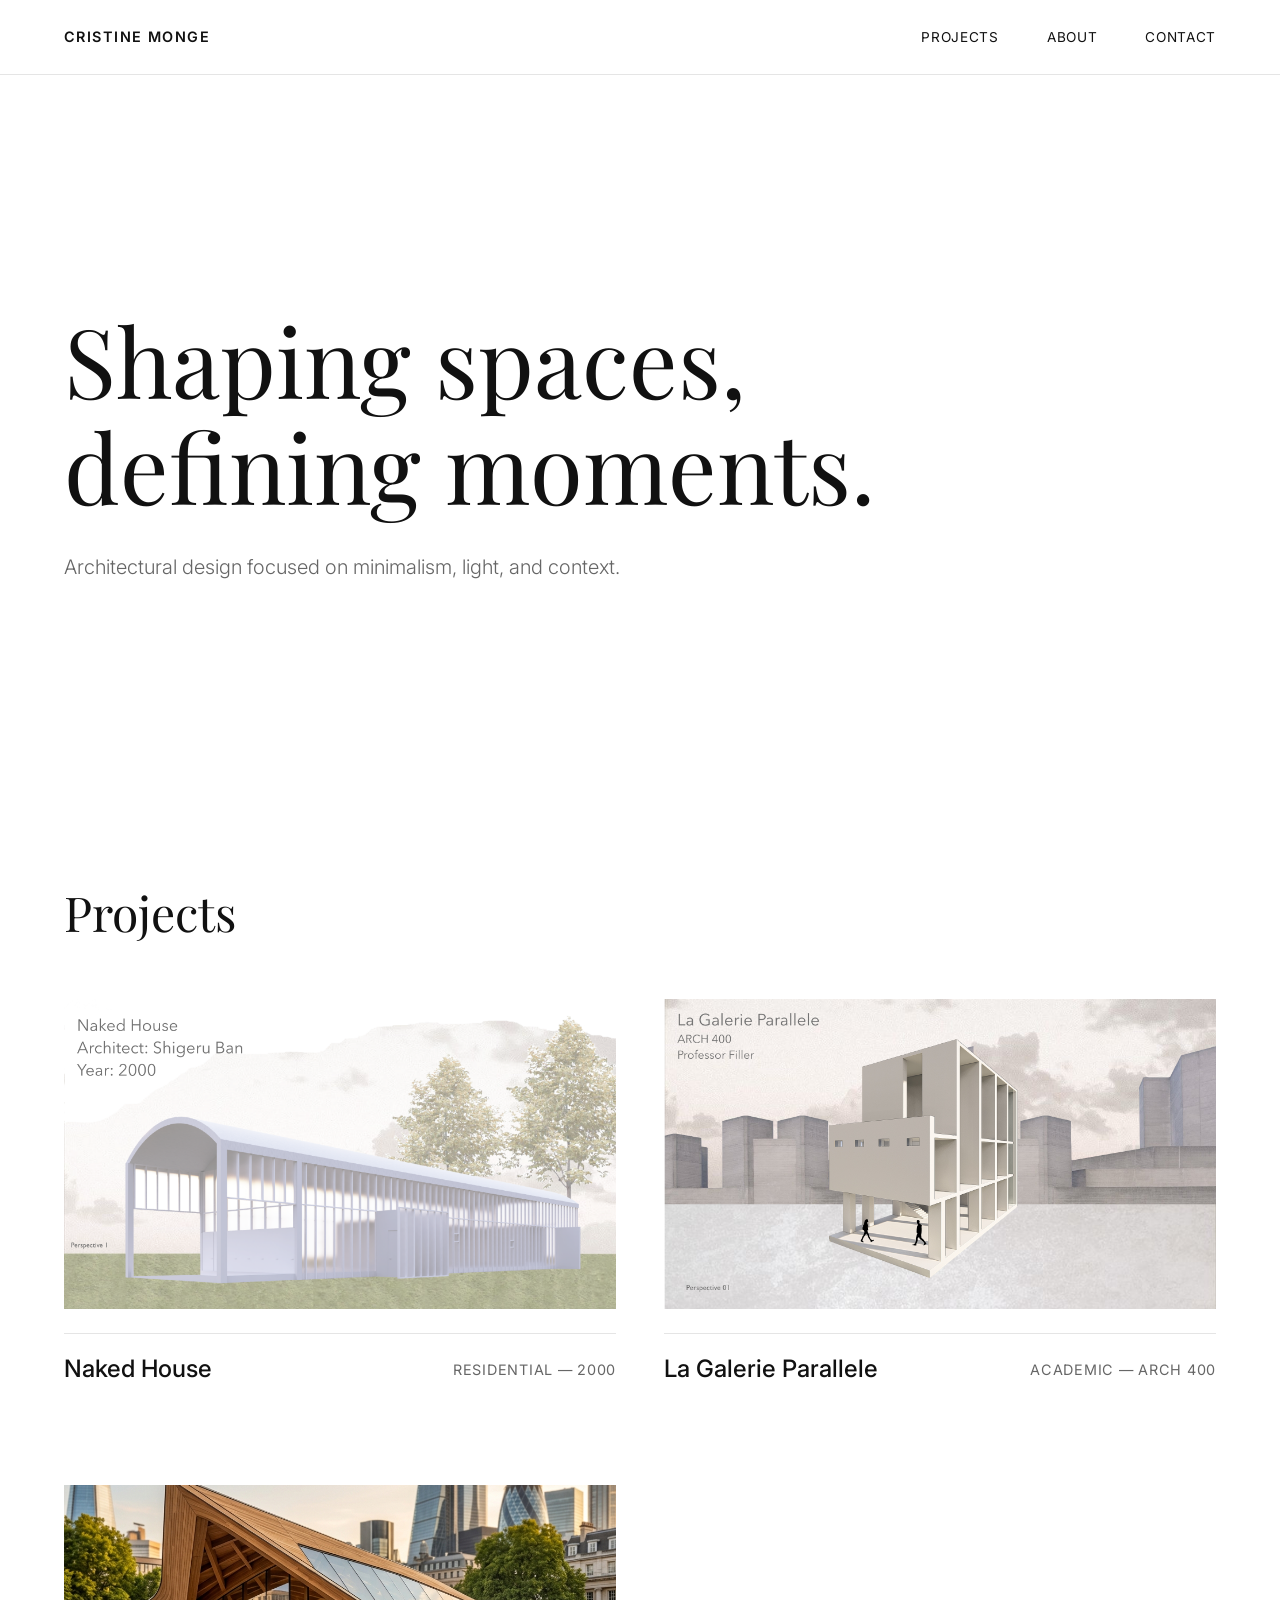
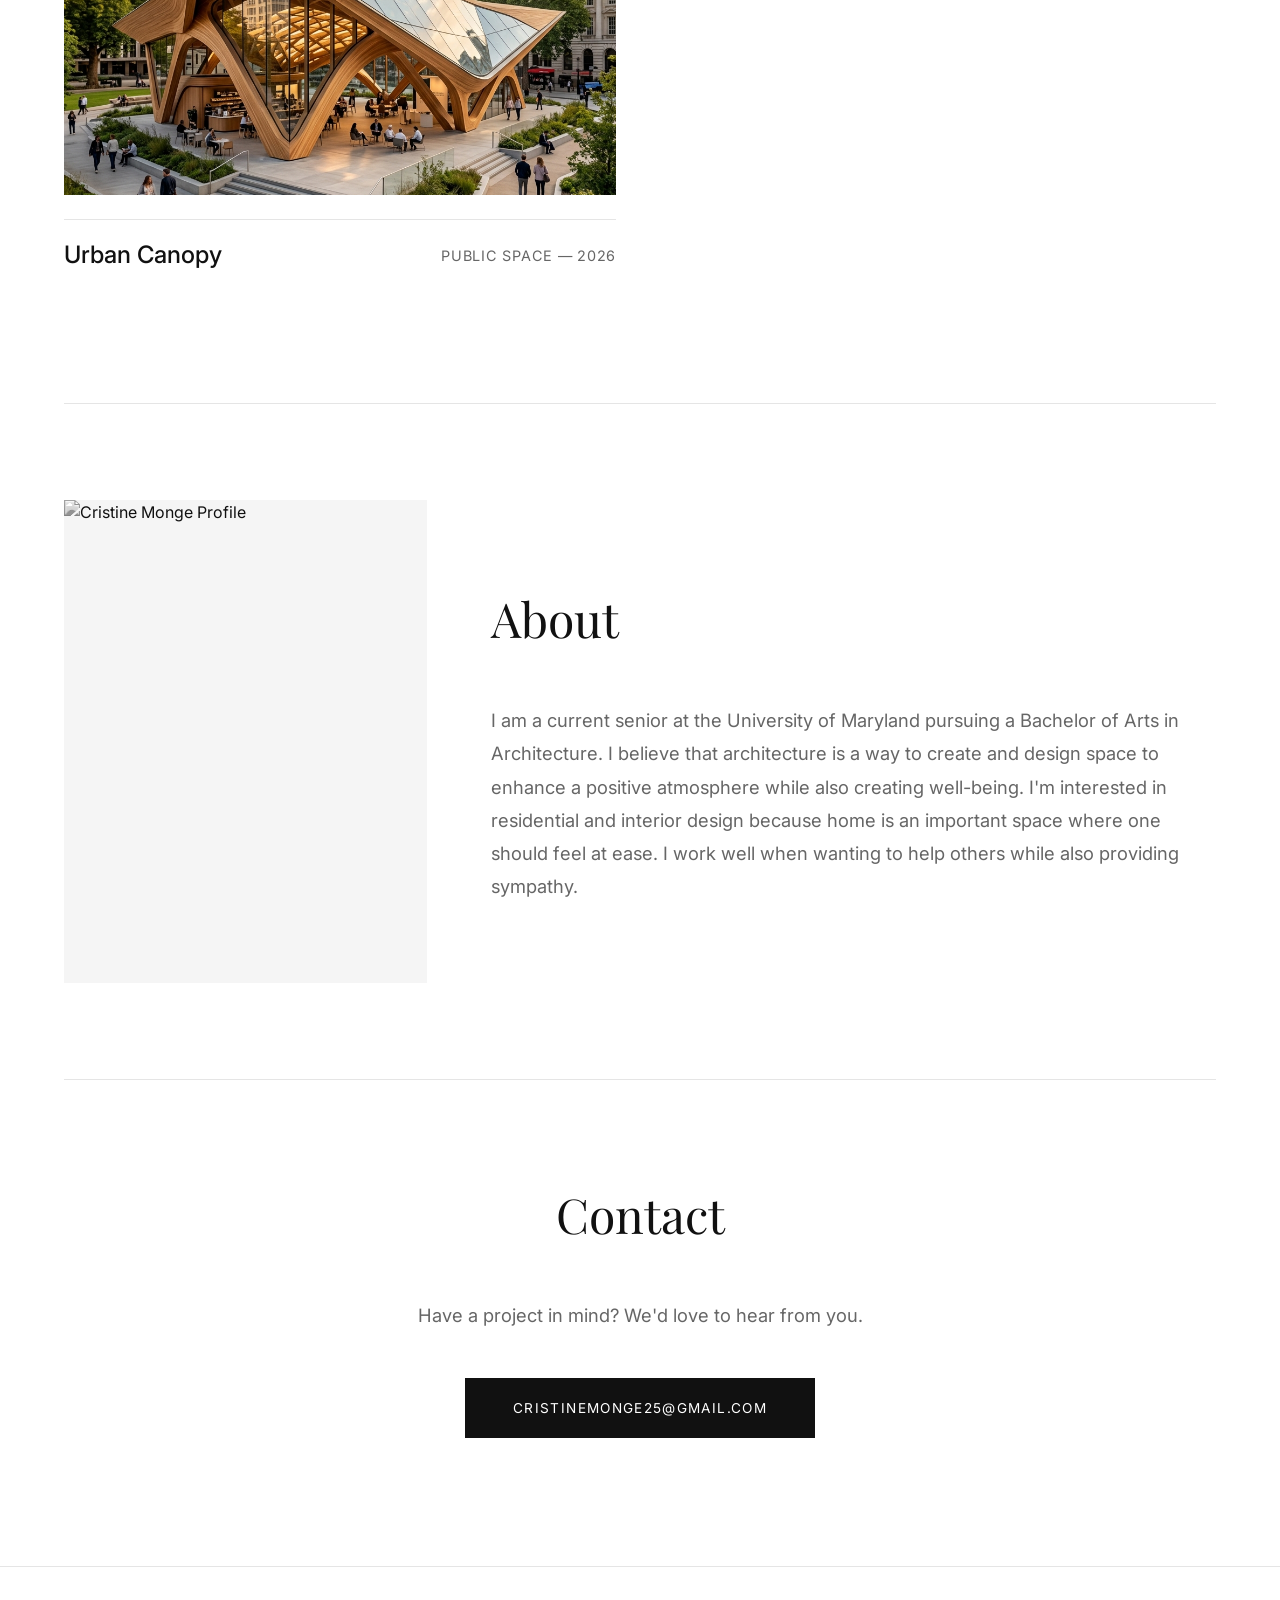
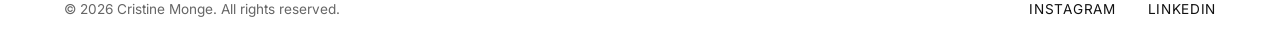
==== Cristine's Website in Progress.html @ 7b3798b5 "Add files via upload" ====
<!DOCTYPE html>
<html lang="en">

<head>
    <meta charset="UTF-8">
    <meta name="viewport" content="width=device-width, initial-scale=1.0">
    <title>Cristine Monge | Architecture</title>
    <!-- Modern Minimalist Fonts -->
    <link rel="preconnect" href="https://fonts.googleapis.com">
    <link rel="preconnect" href="https://fonts.gstatic.com" crossorigin>
    <link
        href="https://fonts.googleapis.com/css2?family=Inter:wght@300;400;500;600&family=Playfair+Display:ital,wght@0,400;0,600;1,400&display=swap"
        rel="stylesheet">
    <link rel="stylesheet" href="style.css">
</head>

<body>
    <header class="navbar">
        <nav>
            <div class="logo">CRISTINE MONGE</div>
            <ul class="nav-links">
                <li><a href="#projects">Projects</a></li>
                <li><a href="#about">About</a></li>
                <li><a href="#contact">Contact</a></li>
            </ul>
        </nav>
    </header>

    <main>
        <section id="hero" class="fade-in">
            <h1 class="hero-title">Shaping spaces,<br>defining moments.</h1>
            <p class="hero-subtitle">Architectural design focused on minimalism, light, and context.</p>
        </section>

        <section id="projects" class="fade-in delay-1">
            <h2 class="section-heading">Projects</h2>
            <div class="project-list">
                <!-- Project 1 -->
                <a href="naked-house.html" class="project-item">
                    <div class="project-image">
                        <img src="images/naked1.png" alt="Naked House Architecture">
                    </div>
                    <div class="project-meta">
                        <h2>Naked House</h2>
                        <span class="project-details">Residential — 2000</span>
                    </div>
                </a>

                <!-- Project 2 -->
                <a href="galerie.html" class="project-item">
                    <div class="project-image">
                        <img src="images/galerie1.png" alt="La Galerie Parallele">
                    </div>
                    <div class="project-meta">
                        <h2>La Galerie Parallele</h2>
                        <span class="project-details">Academic — ARCH 400</span>
                    </div>
                </a>

                <!-- Project 3 -->
                <a href="pavilion.html" class="project-item">
                    <div class="project-image">
                        <img src="images/pavilion.png" alt="Urban Pavilion">
                    </div>
                    <div class="project-meta">
                        <h2>Urban Canopy</h2>
                        <span class="project-details">Public Space — 2026</span>
                    </div>
                </a>
            </div>
        </section>

        <section id="about" class="fade-in delay-2">
            <div class="about-grid">
                <div class="about-image">
                    <img src="images/profile.png" alt="Cristine Monge Profile">
                </div>
                <div class="about-text">
                    <h2 class="section-heading">About</h2>
                    <p>I am a current senior at the University of Maryland pursuing a Bachelor of Arts in Architecture. I believe that architecture is a way to create and design space to enhance a positive atmosphere while also creating well-being. I'm interested in residential and interior design because home is an important space where one should feel at ease. I work well when wanting to help others while also providing sympathy.</p>
                </div>
            </div>
        </section>

        <section id="contact" class="fade-in delay-2">
            <div class="contact-block">
                <h2 class="section-heading">Contact</h2>
                <p>Have a project in mind? We'd love to hear from you.</p>
                <a href="mailto:cristinemonge25@gmail.com" class="button">cristinemonge25@gmail.com</a>
            </div>
        </section>
    </main>

    <footer>
        <div class="footer-content">
            <p>&copy; 2026 Cristine Monge. All rights reserved.</p>
            <div class="social-links">
                <a href="#" class="footer-link">Instagram</a>
                <a href="#" class="footer-link">LinkedIn</a>
            </div>
        </div>
    </footer>
</body>

</html>
---- style.css ----
:root {
    --bg-color: #ffffff;
    --text-main: #111111;
    --text-muted: #666666;
    --border-color: #e5e5e5;
}

* {
    margin: 0;
    padding: 0;
    box-sizing: border-box;
}

html {
    scroll-behavior: smooth;
    background-color: var(--bg-color);
}

body {
    background-color: var(--bg-color);
    color: var(--text-main);
    font-family: 'Inter', sans-serif;
    line-height: 1.6;
    -webkit-font-smoothing: antialiased;
    -moz-osx-font-smoothing: grayscale;
}

h1, h2, h3, .logo {
    font-weight: 400;
}

.section-heading {
    font-family: 'Playfair Display', serif;
    font-size: 3rem;
    margin-bottom: 3rem;
}

/* ---------- Navigation ---------- */
.navbar {
    position: fixed;
    top: 0;
    width: 100%;
    background: rgba(255, 255, 255, 0.95);
    backdrop-filter: blur(10px);
    z-index: 1000;
    border-bottom: 1px solid var(--border-color);
}

nav {
    display: flex;
    justify-content: space-between;
    align-items: center;
    padding: 1.5rem 4rem;
    max-width: 1600px;
    margin: 0 auto;
}

.logo {
    font-size: 0.9rem;
    font-weight: 600;
    letter-spacing: 0.1em;
}

.nav-links {
    list-style: none;
    display: flex;
    gap: 3rem;
}

.nav-links a {
    text-decoration: none;
    color: var(--text-main);
    font-size: 0.85rem;
    text-transform: uppercase;
    letter-spacing: 0.05em;
    transition: opacity 0.3s ease;
}

.nav-links a:hover {
    opacity: 0.5;
}

/* ---------- Layout ---------- */
main {
    max-width: 1400px;
    margin: 0 auto;
    padding: 0 4rem;
}

/* Hero Section */
#hero {
    height: 90vh;
    display: flex;
    flex-direction: column;
    justify-content: center;
    padding-top: 5rem;
}

.hero-title {
    font-family: 'Playfair Display', serif;
    font-size: 6rem;
    line-height: 1.1;
    margin-bottom: 2rem;
    color: var(--text-main);
}

.hero-subtitle {
    font-size: 1.25rem;
    color: var(--text-muted);
    font-weight: 300;
    max-width: 600px;
}

/* Projects Section */
#projects {
    padding: 4rem 0 8rem;
}

.project-list {
    display: grid;
    grid-template-columns: repeat(2, 1fr);
    gap: 6rem 3rem;
}

.project-item {
    display: flex;
    flex-direction: column;
    gap: 1.5rem;
    text-decoration: none;
    color: inherit;
    cursor: pointer;
}

.project-image {
    width: 100%;
    aspect-ratio: 16 / 9;
    overflow: hidden;
    background-color: #f5f5f5;
}

.project-image img {
    width: 100%;
    height: 100%;
    object-fit: cover;
    transition: transform 0.8s cubic-bezier(0.16, 1, 0.3, 1);
}

.project-item:hover .project-image img {
    transform: scale(1.03);
}

.project-meta {
    display: flex;
    justify-content: space-between;
    align-items: center;
    padding-top: 1rem;
    border-top: 1px solid var(--border-color);
}

.project-meta h2 {
    font-size: 1.5rem;
    font-weight: 500;
    transition: opacity 0.3s ease;
}

.project-item:hover .project-meta h2 {
    opacity: 0.6;
}

.project-details {
    font-size: 0.9rem;
    color: var(--text-muted);
    text-transform: uppercase;
    letter-spacing: 0.05em;
}

/* About Section */
#about {
    padding: 6rem 0;
    border-top: 1px solid var(--border-color);
}

.about-grid {
    display: grid;
    grid-template-columns: 1fr 2fr;
    gap: 4rem;
    align-items: center;
}

.about-image {
    width: 100%;
    aspect-ratio: 3/4;
    overflow: hidden;
    background-color: #f5f5f5;
}

.about-image img {
    width: 100%;
    height: 100%;
    object-fit: cover;
    filter: grayscale(100%);
    transition: filter 0.5s ease, transform 0.8s ease;
}

.about-image:hover img {
    filter: grayscale(0%);
    transform: scale(1.02);
}

.about-text p {
    font-size: 1.15rem;
    line-height: 1.8;
    color: var(--text-muted);
    max-width: 700px;
}

/* Contact Section */
#contact {
    padding: 6rem 0 8rem;
    border-top: 1px solid var(--border-color);
    text-align: center;
}

#contact p {
    color: var(--text-muted);
    font-size: 1.15rem;
}

.button {
    display: inline-block;
    margin-top: 3rem;
    padding: 1.2rem 3rem;
    background-color: var(--text-main);
    color: var(--bg-color);
    text-decoration: none;
    text-transform: uppercase;
    letter-spacing: 0.1em;
    font-size: 0.85rem;
    transition: opacity 0.3s;
}

.button:hover {
    opacity: 0.8;
}

/* Project Individual Page */
.project-page {
    padding-top: 12rem;
    padding-bottom: 8rem;
}

.back-link {
    display: inline-block;
    text-decoration: none;
    color: var(--text-muted);
    font-size: 0.85rem;
    margin-bottom: 3rem;
    text-transform: uppercase;
    letter-spacing: 0.1em;
    transition: color 0.3s;
}

.back-link:hover {
    color: var(--text-main);
}

.project-title-large {
    font-family: 'Playfair Display', serif;
    font-size: 5rem;
    line-height: 1.1;
    margin-bottom: 3rem;
}

.project-info-grid {
    display: flex;
    gap: 4rem;
    margin-bottom: 4rem;
    border-top: 1px solid var(--border-color);
    border-bottom: 1px solid var(--border-color);
    padding: 1.5rem 0;
    color: var(--text-muted);
    font-size: 0.9rem;
    text-transform: uppercase;
    letter-spacing: 0.05em;
}

.project-info-grid strong {
    color: var(--text-main);
    display: block;
    margin-bottom: 0.5rem;
}

.project-hero-image {
    width: 100%;
    margin-bottom: 4rem;
}

.project-hero-image img {
    width: 100%;
    height: auto;
    display: block;
}

.project-description {
    max-width: 800px;
    margin: 0 auto;
    font-size: 1.15rem;
    line-height: 1.8;
    color: var(--text-muted);
}

.project-description p {
    margin-bottom: 1.5rem;
}

/* Footer */
footer {
    border-top: 1px solid var(--border-color);
    padding: 2rem 4rem;
    max-width: 1600px;
    margin: 0 auto;
}

.footer-content {
    display: flex;
    justify-content: space-between;
    align-items: center;
    font-size: 0.85rem;
    color: var(--text-muted);
}

.social-links {
    display: flex;
    gap: 2rem;
}

.footer-link {
    color: var(--text-main);
    text-decoration: none;
    text-transform: uppercase;
    letter-spacing: 0.05em;
}

/* Animations */
.fade-in {
    animation: fadeIn 1.2s cubic-bezier(0.16, 1, 0.3, 1) forwards;
    opacity: 0;
    transform: translateY(20px);
}

.delay-1 { animation-delay: 0.3s; }
.delay-2 { animation-delay: 0.6s; }

@keyframes fadeIn {
    to {
        opacity: 1;
        transform: translateY(0);
    }
}

/* Responsive */
@media (max-width: 768px) {
    .project-list {
        grid-template-columns: 1fr;
        gap: 4rem;
    }

    .about-grid {
        grid-template-columns: 1fr;
        gap: 2rem;
    }

    .section-heading {
        font-size: 2.5rem;
    }
    .hero-title {
        font-size: 3.5rem;
    }
    .project-title-large {
        font-size: 3.5rem;
    }
    
    nav {
        padding: 1.5rem 2rem;
    }
    
    main {
        padding: 0 2rem;
    }
    
    .nav-links {
        display: none;
    }
    
    .project-meta {
        flex-direction: column;
        align-items: flex-start;
        gap: 0.5rem;
    }
    
    .project-image {
        aspect-ratio: 4/3;
    }

    .project-info-grid {
        flex-direction: column;
        gap: 1.5rem;
    }
}
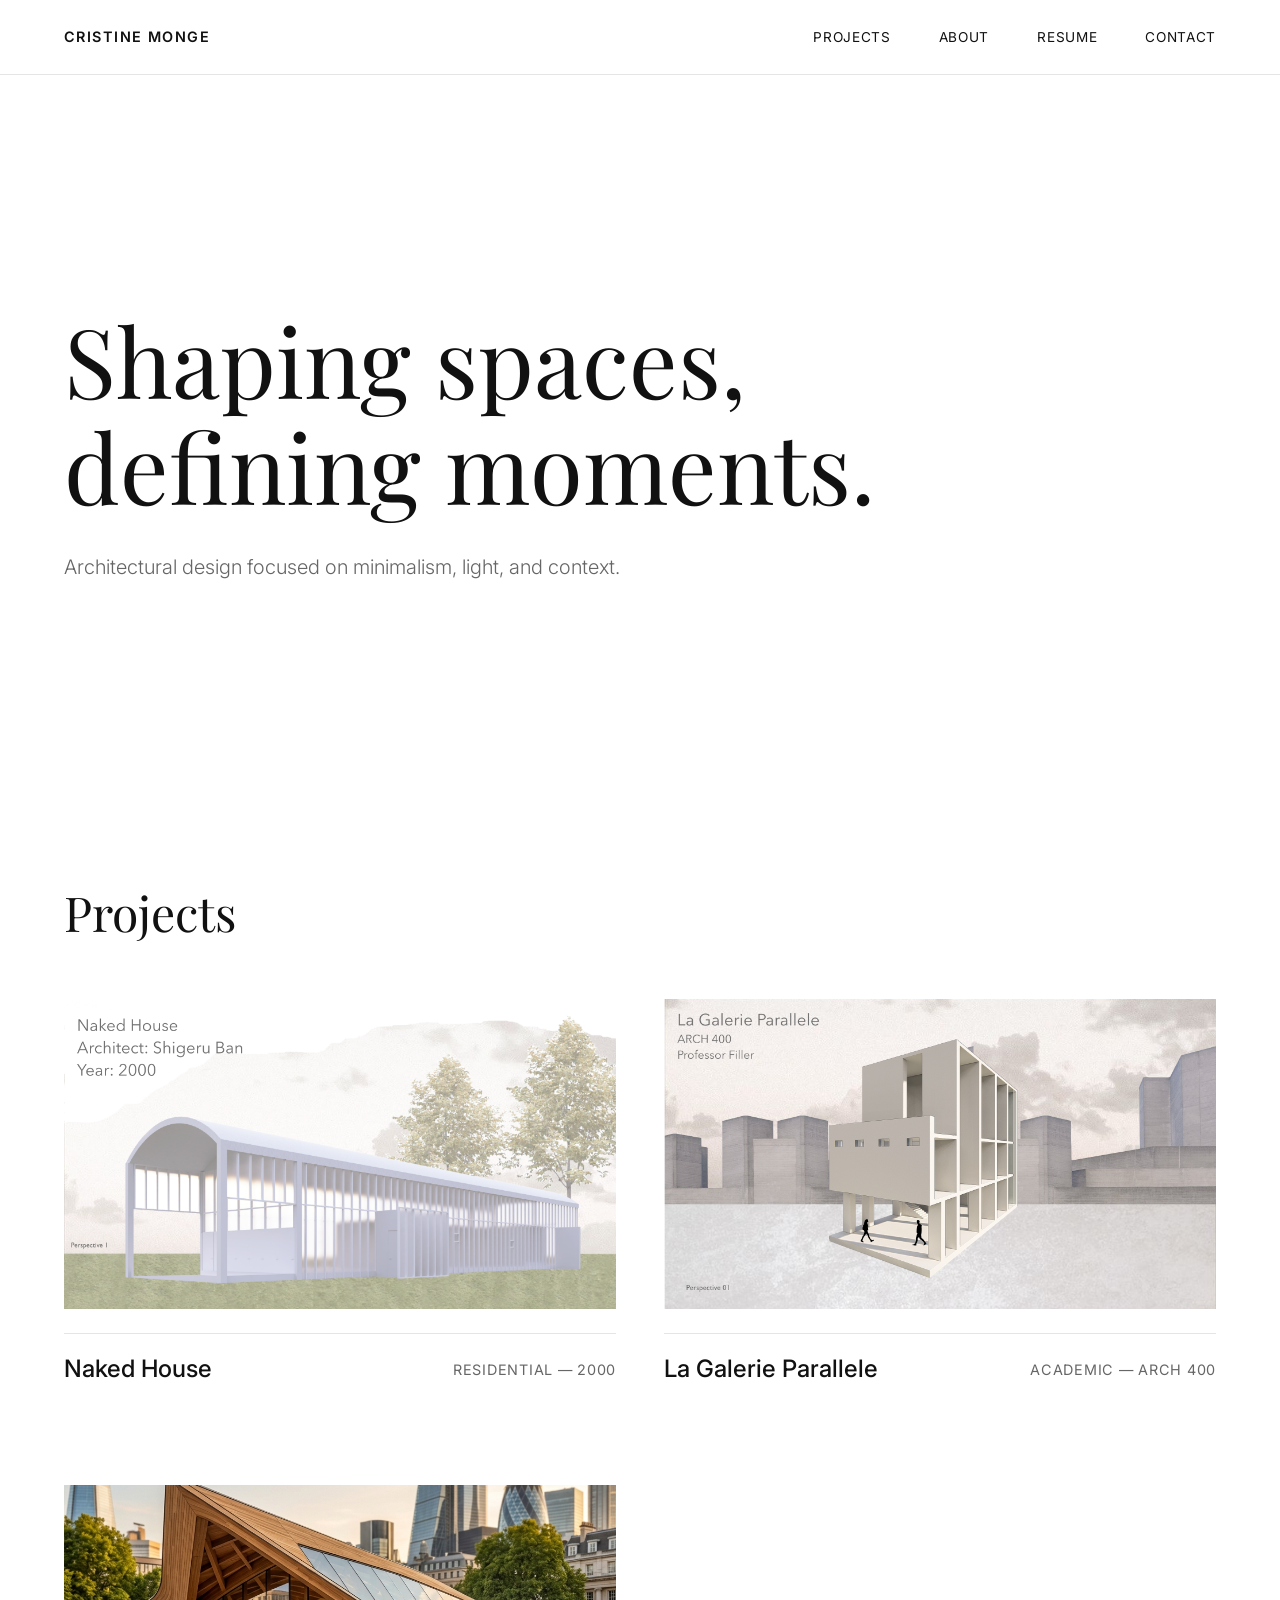
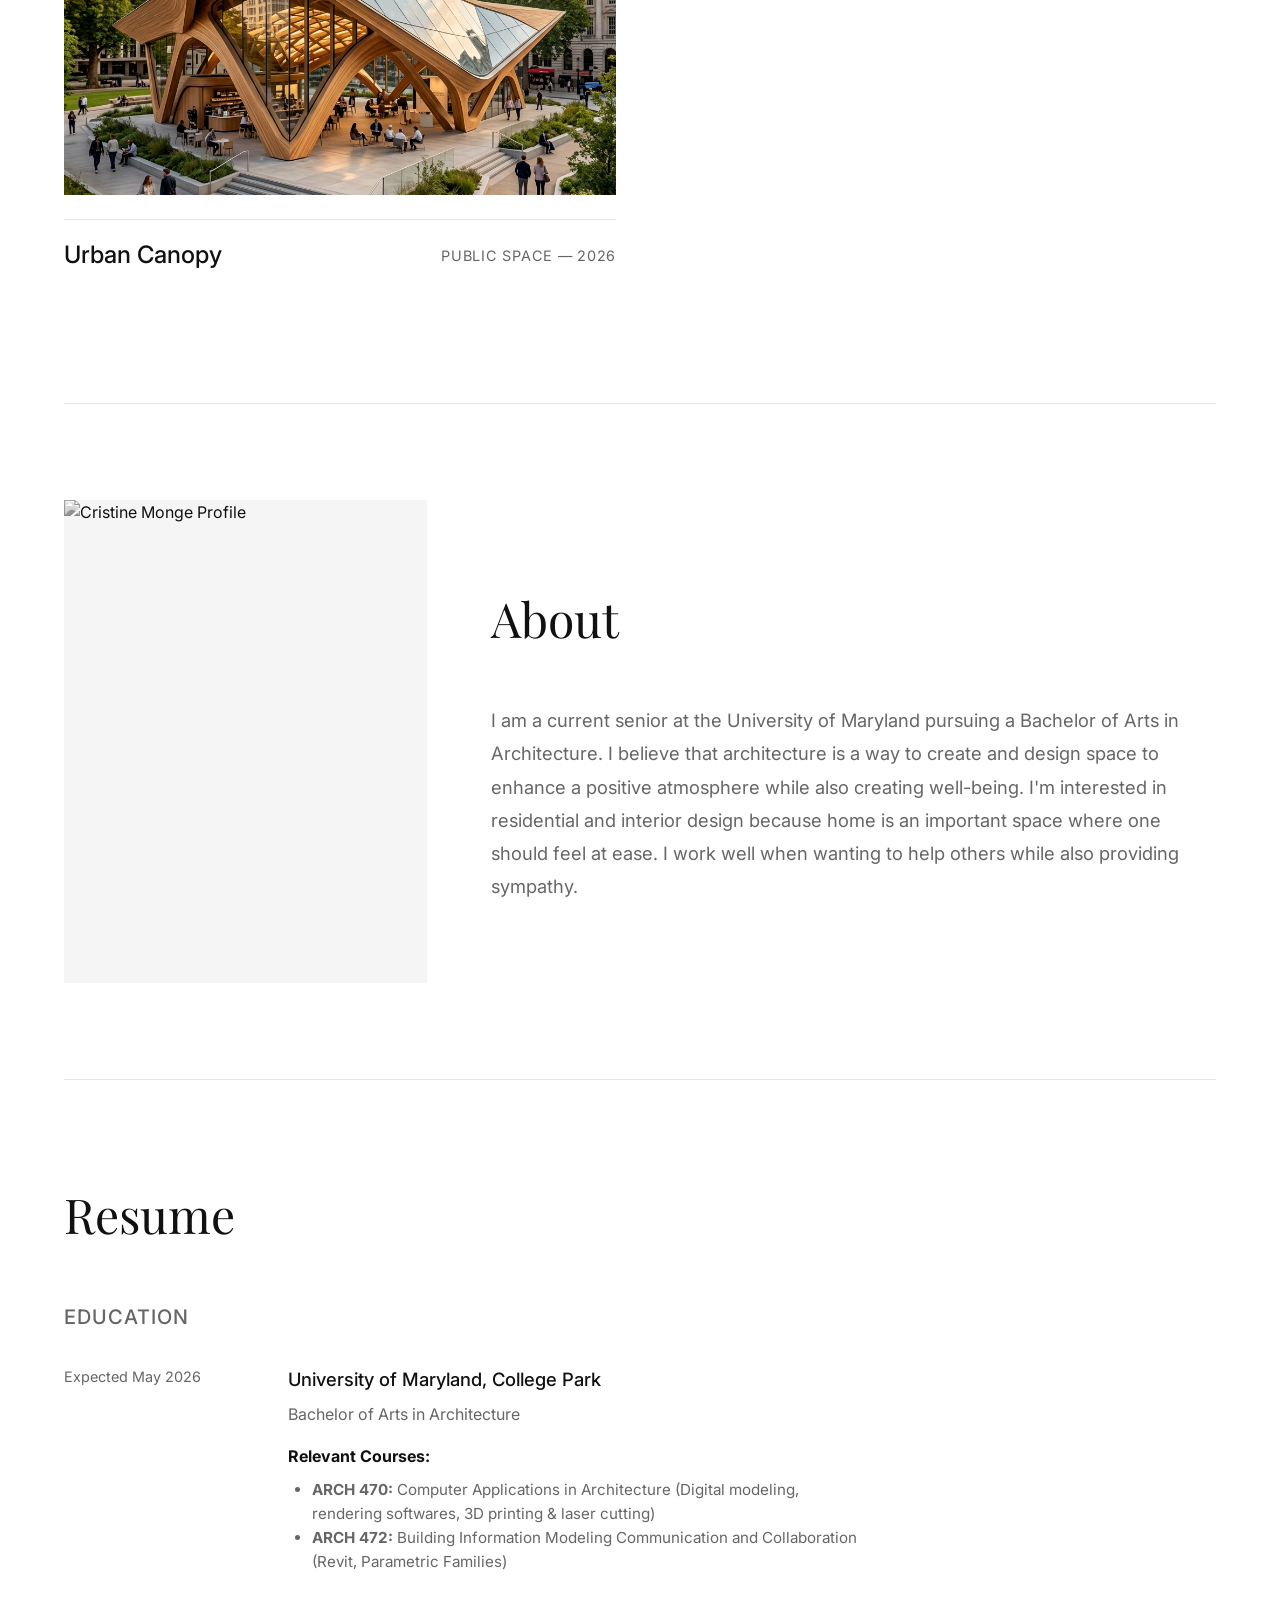
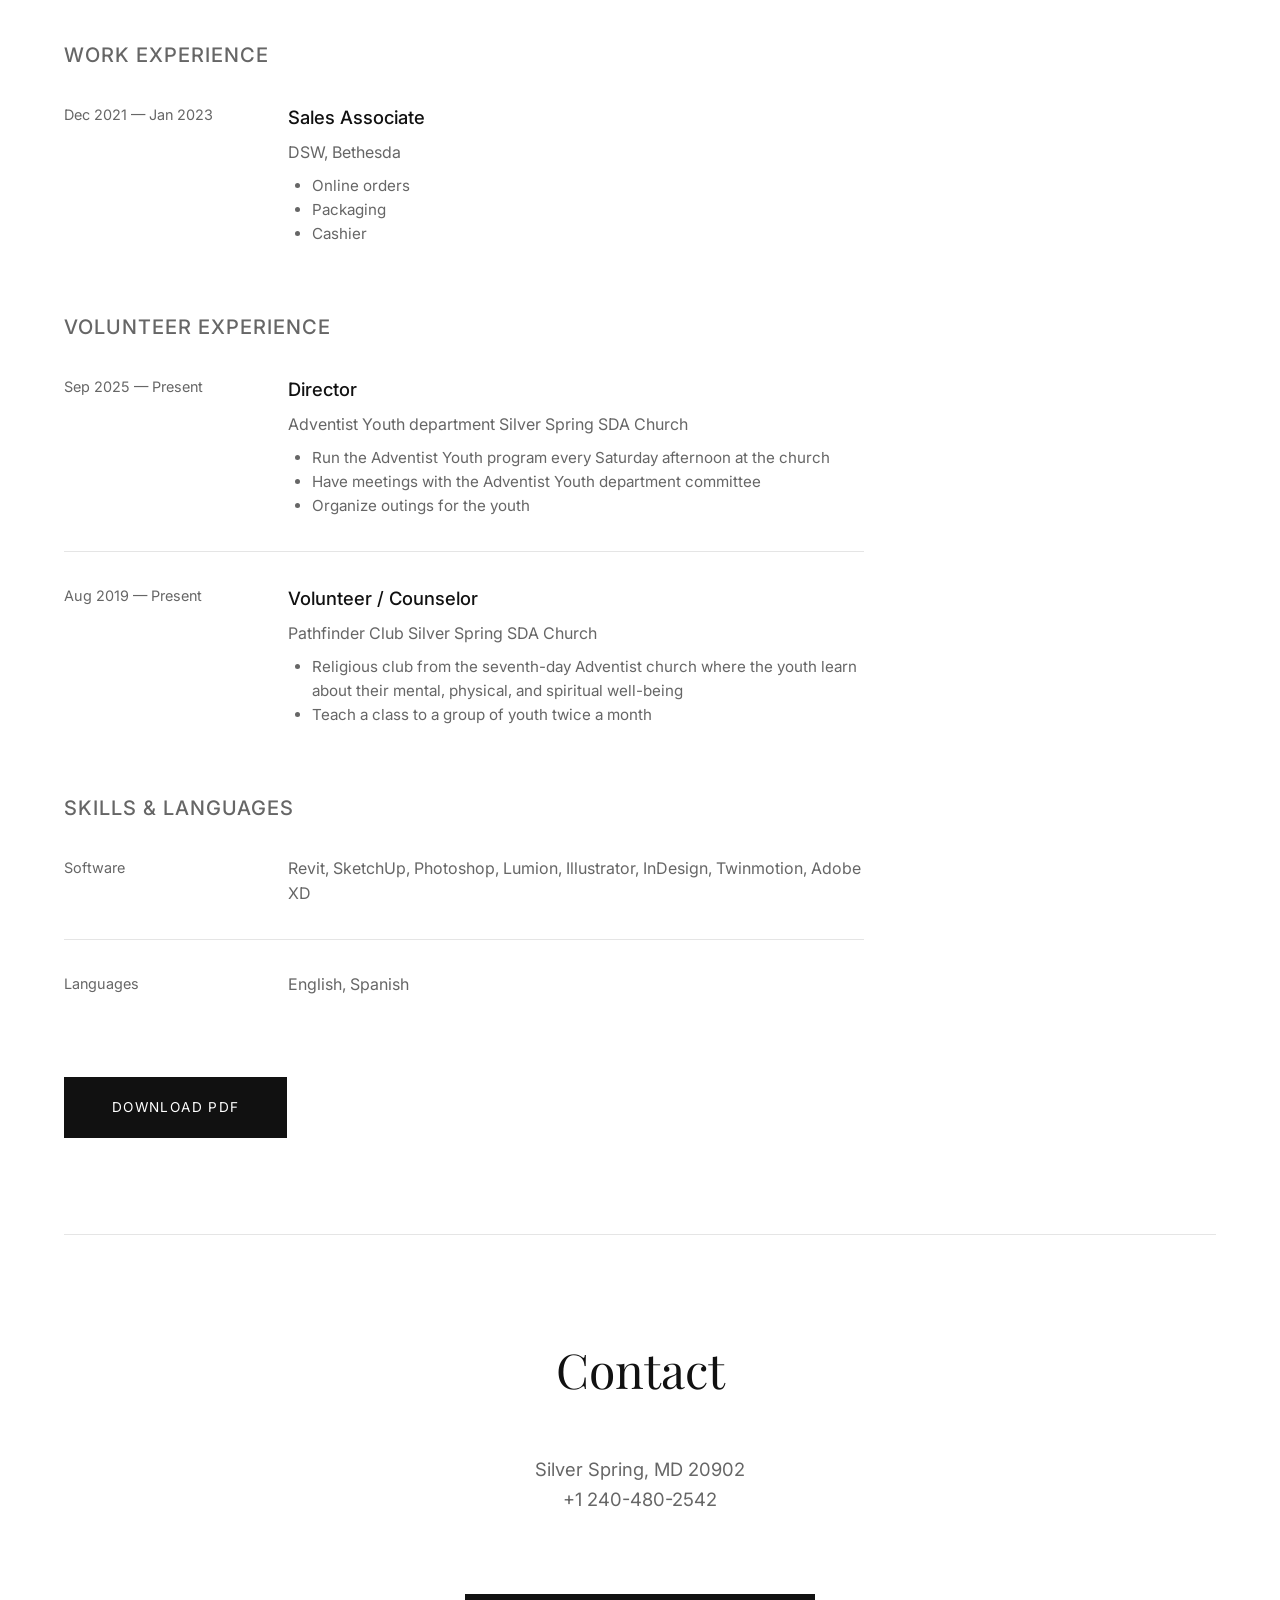
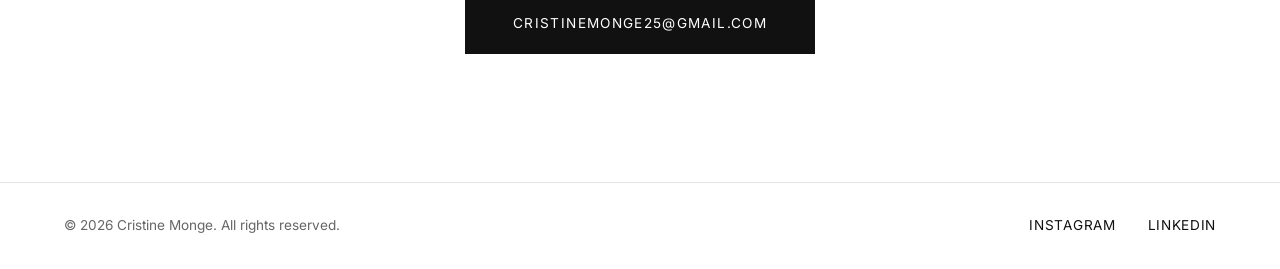
==== commit 0ca613bb: "chore: prepare for vercel deployment" ====
--- a/Cristine's Website in Progress.html
+++ b/Cristine's Website in Progress.html
@@ -19,9 +19,10 @@
         <nav>
             <div class="logo">CRISTINE MONGE</div>
             <ul class="nav-links">
-                <li><a href="#projects">Projects</a></li>
-                <li><a href="#about">About</a></li>
-                <li><a href="#contact">Contact</a></li>
+                <li><a href="index.html#projects">Projects</a></li>
+                <li><a href="index.html#about">About</a></li>
+                <li><a href="index.html#resume">Resume</a></li>
+                <li><a href="index.html#contact">Contact</a></li>
             </ul>
         </nav>
     </header>
@@ -77,15 +78,104 @@
                 </div>
                 <div class="about-text">
                     <h2 class="section-heading">About</h2>
-                    <p>I am a current senior at the University of Maryland pursuing a Bachelor of Arts in Architecture. I believe that architecture is a way to create and design space to enhance a positive atmosphere while also creating well-being. I'm interested in residential and interior design because home is an important space where one should feel at ease. I work well when wanting to help others while also providing sympathy.</p>
+                    <p>I am a current senior at the University of Maryland pursuing a Bachelor of Arts in Architecture.
+                        I believe that architecture is a way to create and design space to enhance a positive atmosphere
+                        while also creating well-being. I'm interested in residential and interior design because home
+                        is an important space where one should feel at ease. I work well when wanting to help others
+                        while also providing sympathy.</p>
                 </div>
+            </div>
+        </section>
+
+        <section id="resume" class="fade-in delay-2">
+            <h2 class="section-heading">Resume</h2>
+            <div class="resume-container">
+                <div class="resume-category">
+                    <h3>Education</h3>
+                    <div class="resume-item">
+                        <div class="resume-date">Expected May 2026</div>
+                        <div class="resume-content">
+                            <h4>University of Maryland, College Park</h4>
+                            <p>Bachelor of Arts in Architecture</p>
+                            <div style="margin-top: 1rem;">
+                                <strong style="color: var(--text-main);">Relevant Courses:</strong>
+                                <ul style="margin-left: 1.5rem; margin-top: 0.5rem; color: var(--text-muted); font-size: 0.95rem;">
+                                    <li><strong>ARCH 470:</strong> Computer Applications in Architecture (Digital modeling, rendering softwares, 3D printing & laser cutting)</li>
+                                    <li><strong>ARCH 472:</strong> Building Information Modeling Communication and Collaboration (Revit, Parametric Families)</li>
+                                </ul>
+                            </div>
+                        </div>
+                    </div>
+                </div>
+
+                <div class="resume-category">
+                    <h3>Work Experience</h3>
+                    <div class="resume-item">
+                        <div class="resume-date">Dec 2021 — Jan 2023</div>
+                        <div class="resume-content">
+                            <h4>Sales Associate</h4>
+                            <p>DSW, Bethesda</p>
+                            <ul style="margin-left: 1.5rem; margin-top: 0.5rem; color: var(--text-muted); font-size: 0.95rem;">
+                                <li>Online orders</li>
+                                <li>Packaging</li>
+                                <li>Cashier</li>
+                            </ul>
+                        </div>
+                    </div>
+                </div>
+
+                <div class="resume-category">
+                    <h3>Volunteer Experience</h3>
+                    <div class="resume-item">
+                        <div class="resume-date">Sep 2025 — Present</div>
+                        <div class="resume-content">
+                            <h4>Director</h4>
+                            <p>Adventist Youth department Silver Spring SDA Church</p>
+                            <ul style="margin-left: 1.5rem; margin-top: 0.5rem; color: var(--text-muted); font-size: 0.95rem;">
+                                <li>Run the Adventist Youth program every Saturday afternoon at the church</li>
+                                <li>Have meetings with the Adventist Youth department committee</li>
+                                <li>Organize outings for the youth</li>
+                            </ul>
+                        </div>
+                    </div>
+                    <div class="resume-item">
+                        <div class="resume-date">Aug 2019 — Present</div>
+                        <div class="resume-content">
+                            <h4>Volunteer / Counselor</h4>
+                            <p>Pathfinder Club Silver Spring SDA Church</p>
+                            <ul style="margin-left: 1.5rem; margin-top: 0.5rem; color: var(--text-muted); font-size: 0.95rem;">
+                                <li>Religious club from the seventh-day Adventist church where the youth learn about their mental, physical, and spiritual well-being</li>
+                                <li>Teach a class to a group of youth twice a month</li>
+                            </ul>
+                        </div>
+                    </div>
+                </div>
+
+                <div class="resume-category">
+                    <h3>Skills & Languages</h3>
+                    <div class="resume-item">
+                        <div class="resume-date">Software</div>
+                        <div class="resume-content">
+                            <p>Revit, SketchUp, Photoshop, Lumion, Illustrator, InDesign, Twinmotion, Adobe XD</p>
+                        </div>
+                    </div>
+                    <div class="resume-item">
+                        <div class="resume-date">Languages</div>
+                        <div class="resume-content">
+                            <p>English, Spanish</p>
+                        </div>
+                    </div>
+                </div>
+
+                <a href="resume.pdf" target="_blank" class="button" style="margin-top: 1rem;">Download PDF</a>
             </div>
         </section>
 
         <section id="contact" class="fade-in delay-2">
             <div class="contact-block">
                 <h2 class="section-heading">Contact</h2>
-                <p>Have a project in mind? We'd love to hear from you.</p>
+                <p>Silver Spring, MD 20902</p>
+                <p style="margin-bottom: 2rem;">+1 240-480-2542</p>
                 <a href="mailto:cristinemonge25@gmail.com" class="button">cristinemonge25@gmail.com</a>
             </div>
         </section>
@@ -100,6 +190,4 @@
             </div>
         </div>
     </footer>
-</body>
-
-</html>+</body>
--- a/style.css
+++ b/style.css
@@ -212,6 +212,59 @@
     line-height: 1.8;
     color: var(--text-muted);
     max-width: 700px;
+}
+
+/* Resume Section */
+#resume {
+    padding: 6rem 0;
+    border-top: 1px solid var(--border-color);
+}
+
+.resume-container {
+    max-width: 800px;
+}
+
+.resume-category {
+    margin-bottom: 4rem;
+}
+
+.resume-category h3 {
+    font-size: 1.25rem;
+    font-weight: 500;
+    margin-bottom: 2rem;
+    text-transform: uppercase;
+    letter-spacing: 0.05em;
+    color: var(--text-muted);
+}
+
+.resume-item {
+    display: grid;
+    grid-template-columns: 1fr 3fr;
+    gap: 2rem;
+    margin-bottom: 2rem;
+    padding-bottom: 2rem;
+    border-bottom: 1px solid var(--border-color);
+}
+
+.resume-item:last-child {
+    border-bottom: none;
+    margin-bottom: 0;
+    padding-bottom: 0;
+}
+
+.resume-date {
+    font-size: 0.9rem;
+    color: var(--text-muted);
+}
+
+.resume-content h4 {
+    font-size: 1.15rem;
+    font-weight: 500;
+    margin-bottom: 0.5rem;
+}
+
+.resume-content p {
+    color: var(--text-muted);
 }
 
 /* Contact Section */
@@ -370,6 +423,11 @@
         gap: 2rem;
     }
 
+    .resume-item {
+        grid-template-columns: 1fr;
+        gap: 0.5rem;
+    }
+
     .section-heading {
         font-size: 2.5rem;
     }
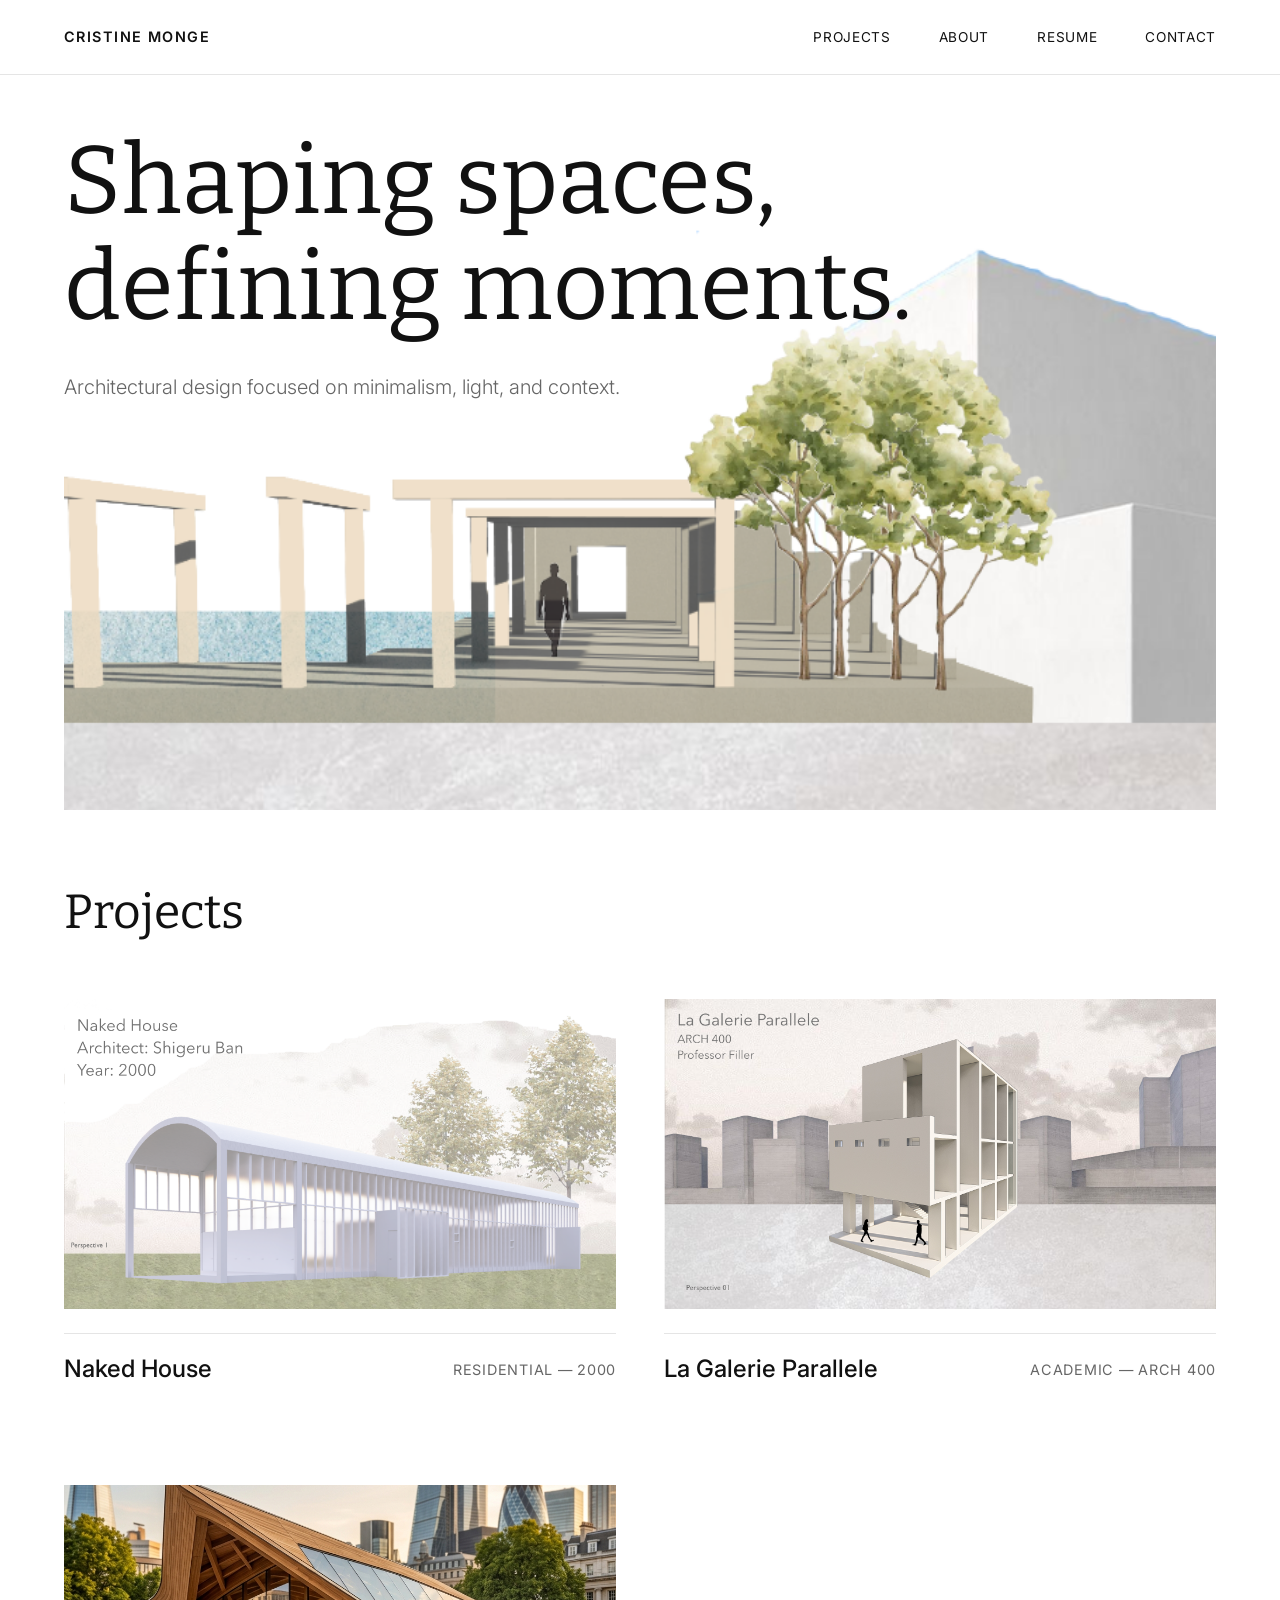
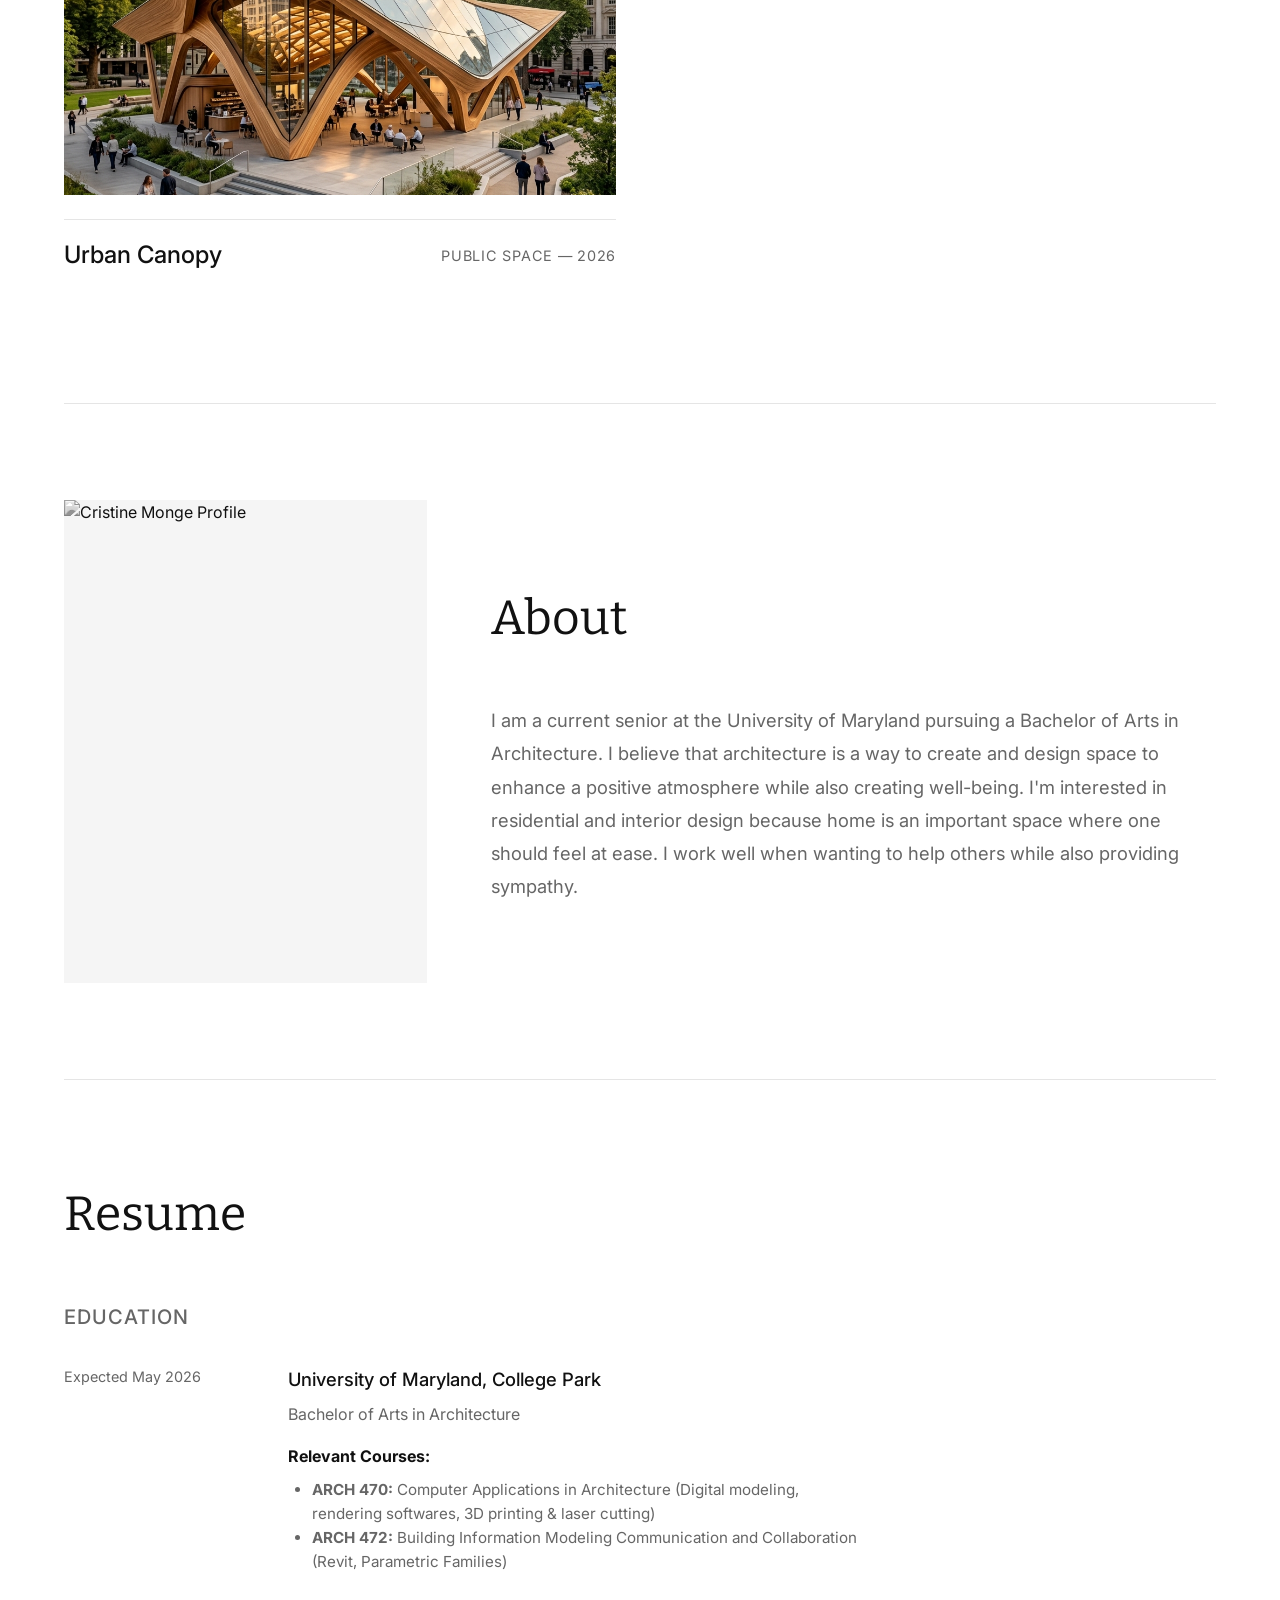
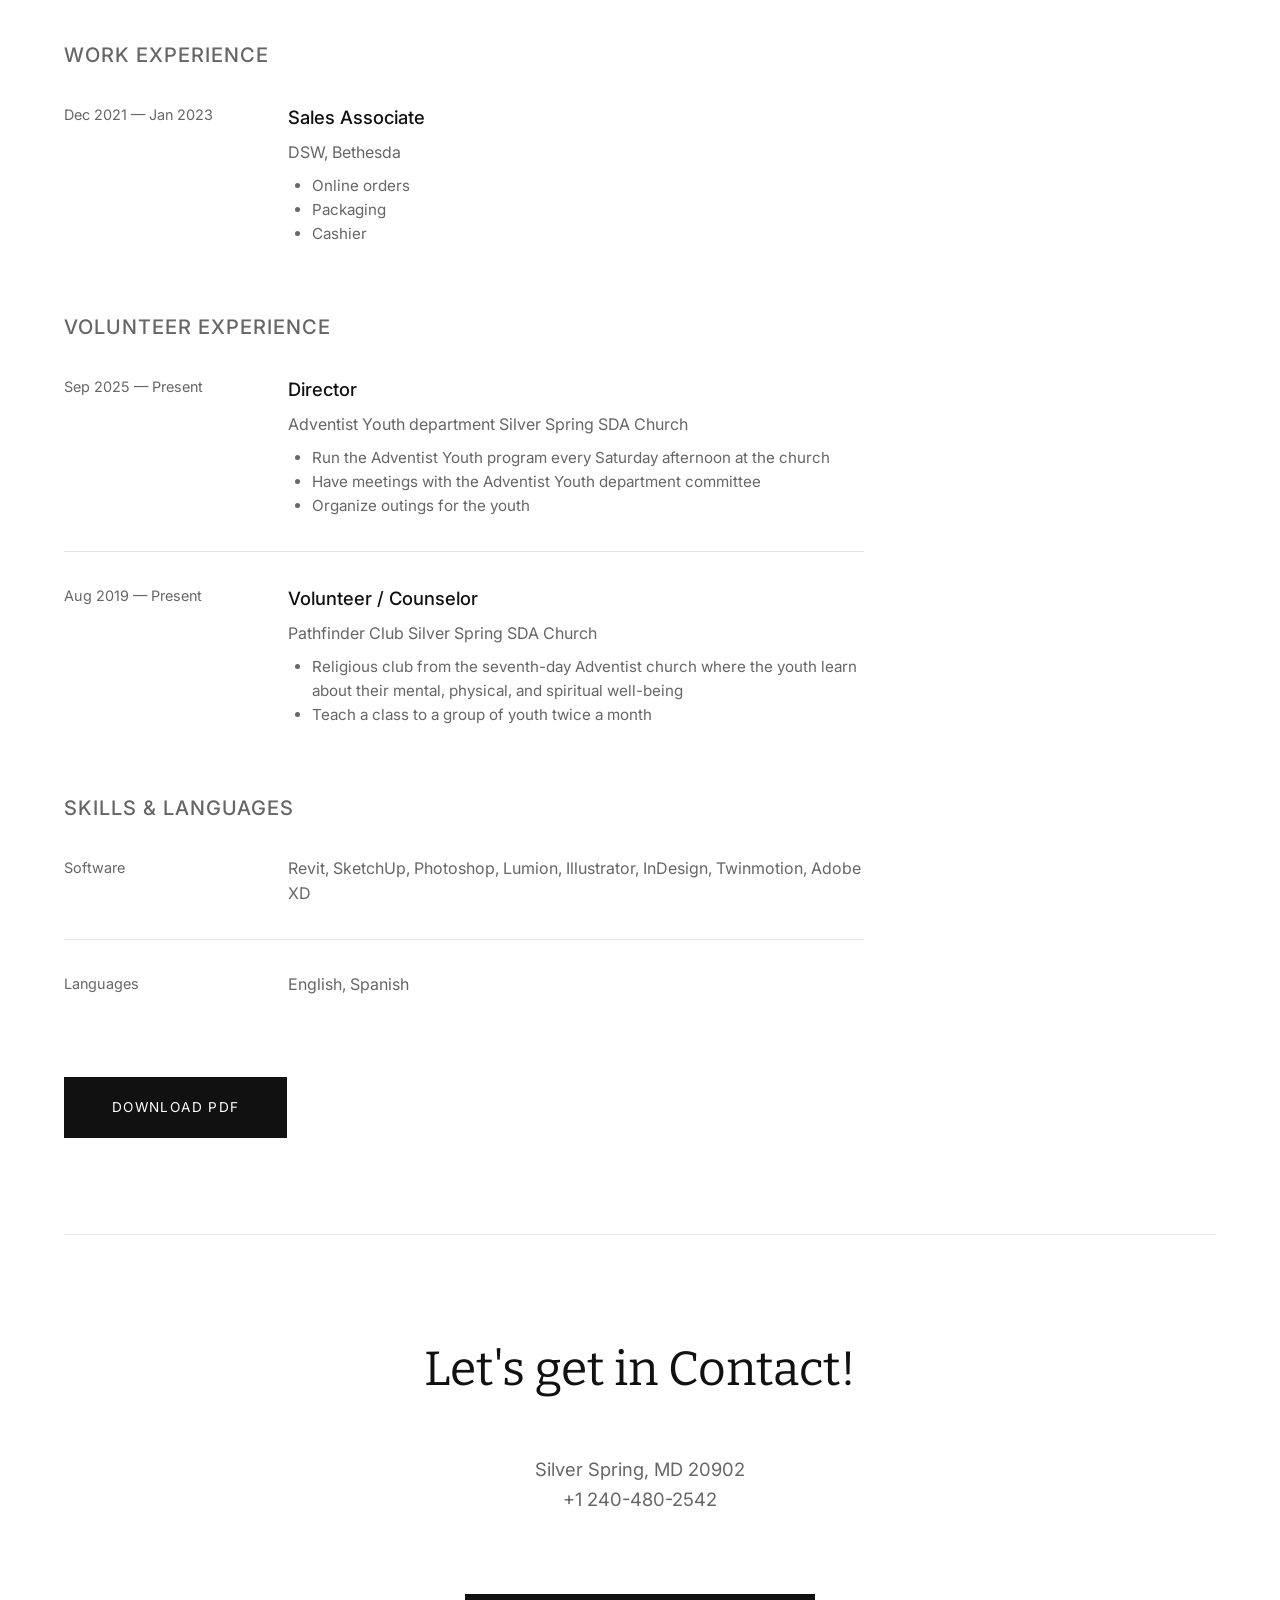
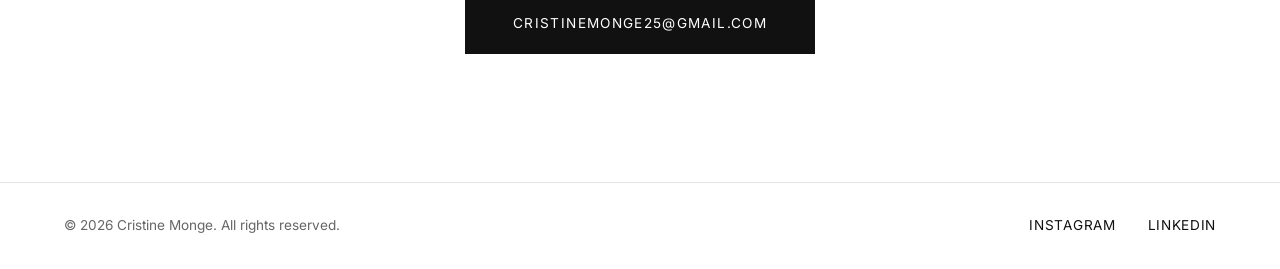
==== commit 6a3b65d6: "Update portfolio with font tweaks, carousel view toggle, and UI refinements" ====
--- a/Cristine's Website in Progress.html
+++ b/Cristine's Website in Progress.html
@@ -9,7 +9,7 @@
     <link rel="preconnect" href="https://fonts.googleapis.com">
     <link rel="preconnect" href="https://fonts.gstatic.com" crossorigin>
     <link
-        href="https://fonts.googleapis.com/css2?family=Inter:wght@300;400;500;600&family=Playfair+Display:ital,wght@0,400;0,600;1,400&display=swap"
+        href="https://fonts.googleapis.com/css2?family=Inter:wght@300;400;500;600&family=Bitter:wght@300;400;500;600&display=swap"
         rel="stylesheet">
     <link rel="stylesheet" href="style.css">
 </head>
@@ -99,9 +99,12 @@
                             <p>Bachelor of Arts in Architecture</p>
                             <div style="margin-top: 1rem;">
                                 <strong style="color: var(--text-main);">Relevant Courses:</strong>
-                                <ul style="margin-left: 1.5rem; margin-top: 0.5rem; color: var(--text-muted); font-size: 0.95rem;">
-                                    <li><strong>ARCH 470:</strong> Computer Applications in Architecture (Digital modeling, rendering softwares, 3D printing & laser cutting)</li>
-                                    <li><strong>ARCH 472:</strong> Building Information Modeling Communication and Collaboration (Revit, Parametric Families)</li>
+                                <ul
+                                    style="margin-left: 1.5rem; margin-top: 0.5rem; color: var(--text-muted); font-size: 0.95rem;">
+                                    <li><strong>ARCH 470:</strong> Computer Applications in Architecture (Digital
+                                        modeling, rendering softwares, 3D printing & laser cutting)</li>
+                                    <li><strong>ARCH 472:</strong> Building Information Modeling Communication and
+                                        Collaboration (Revit, Parametric Families)</li>
                                 </ul>
                             </div>
                         </div>
@@ -115,7 +118,8 @@
                         <div class="resume-content">
                             <h4>Sales Associate</h4>
                             <p>DSW, Bethesda</p>
-                            <ul style="margin-left: 1.5rem; margin-top: 0.5rem; color: var(--text-muted); font-size: 0.95rem;">
+                            <ul
+                                style="margin-left: 1.5rem; margin-top: 0.5rem; color: var(--text-muted); font-size: 0.95rem;">
                                 <li>Online orders</li>
                                 <li>Packaging</li>
                                 <li>Cashier</li>
@@ -131,7 +135,8 @@
                         <div class="resume-content">
                             <h4>Director</h4>
                             <p>Adventist Youth department Silver Spring SDA Church</p>
-                            <ul style="margin-left: 1.5rem; margin-top: 0.5rem; color: var(--text-muted); font-size: 0.95rem;">
+                            <ul
+                                style="margin-left: 1.5rem; margin-top: 0.5rem; color: var(--text-muted); font-size: 0.95rem;">
                                 <li>Run the Adventist Youth program every Saturday afternoon at the church</li>
                                 <li>Have meetings with the Adventist Youth department committee</li>
                                 <li>Organize outings for the youth</li>
@@ -143,8 +148,10 @@
                         <div class="resume-content">
                             <h4>Volunteer / Counselor</h4>
                             <p>Pathfinder Club Silver Spring SDA Church</p>
-                            <ul style="margin-left: 1.5rem; margin-top: 0.5rem; color: var(--text-muted); font-size: 0.95rem;">
-                                <li>Religious club from the seventh-day Adventist church where the youth learn about their mental, physical, and spiritual well-being</li>
+                            <ul
+                                style="margin-left: 1.5rem; margin-top: 0.5rem; color: var(--text-muted); font-size: 0.95rem;">
+                                <li>Religious club from the seventh-day Adventist church where the youth learn about
+                                    their mental, physical, and spiritual well-being</li>
                                 <li>Teach a class to a group of youth twice a month</li>
                             </ul>
                         </div>
@@ -173,9 +180,9 @@
 
         <section id="contact" class="fade-in delay-2">
             <div class="contact-block">
-                <h2 class="section-heading">Contact</h2>
+                <h2 class="section-heading">Let's get in Contact!</h2>
                 <p>Silver Spring, MD 20902</p>
-                <p style="margin-bottom: 2rem;">+1 240-480-2542</p>
+                <p style="margin-bottom: 2rem;"><a href="tel:+12404802542" style="color: inherit; text-decoration: none;">+1 240-480-2542</a></p>
                 <a href="mailto:cristinemonge25@gmail.com" class="button">cristinemonge25@gmail.com</a>
             </div>
         </section>
--- a/style.css
+++ b/style.css
@@ -30,7 +30,7 @@
 }
 
 .section-heading {
-    font-family: 'Playfair Display', serif;
+    font-family: 'Bitter', serif;
     font-size: 3rem;
     margin-bottom: 3rem;
 }
@@ -89,15 +89,21 @@
 
 /* Hero Section */
 #hero {
-    height: 90vh;
+    min-height: 90vh;
     display: flex;
     flex-direction: column;
-    justify-content: center;
-    padding-top: 5rem;
+    justify-content: flex-start;
+    padding-top: 8rem;
+    padding-bottom: 5rem;
+    background-color: var(--bg-color);
+    background-image: url('images/hero-home-new-clean.png');
+    background-size: cover;
+    background-position: center calc(100% + 8rem);
+    background-repeat: no-repeat;
 }
 
 .hero-title {
-    font-family: 'Playfair Display', serif;
+    font-family: 'Bitter', serif;
     font-size: 6rem;
     line-height: 1.1;
     margin-bottom: 2rem;
@@ -318,7 +324,7 @@
 }
 
 .project-title-large {
-    font-family: 'Playfair Display', serif;
+    font-family: 'Bitter', serif;
     font-size: 5rem;
     line-height: 1.1;
     margin-bottom: 3rem;
@@ -465,3 +471,115 @@
         gap: 1.5rem;
     }
 }
+
+/* ---------- Carousel ---------- */
+.carousel-wrapper {
+    position: relative;
+    width: 100%;
+    margin-top: 6rem;
+    margin-bottom: 6rem;
+}
+
+.carousel-track-container {
+    overflow: hidden;
+    width: 100%;
+}
+
+.carousel-track {
+    display: flex;
+    transition: transform 0.5s ease-in-out;
+    list-style: none;
+    padding: 0;
+    margin: 0;
+}
+
+.carousel-slide {
+    flex: 0 0 100%;
+    width: 100%;
+}
+
+.carousel-slide img {
+    width: 100%;
+    height: auto;
+    object-fit: cover;
+}
+
+.carousel-button {
+    position: absolute;
+    top: 50%;
+    transform: translateY(-50%);
+    background: rgba(255, 255, 255, 0.85);
+    border: 1px solid var(--border-color);
+    color: var(--text-main);
+    font-size: 1.5rem;
+    cursor: pointer;
+    padding: 1rem 1.5rem;
+    z-index: 10;
+    transition: all 0.3s ease;
+    border-radius: 4px;
+}
+
+.carousel-button:hover {
+    background: #fff;
+    box-shadow: 0 4px 12px rgba(0,0,0,0.1);
+}
+
+.carousel-button.disabled {
+    opacity: 0.3;
+    cursor: not-allowed;
+    background: transparent;
+    box-shadow: none;
+}
+
+.carousel-prev {
+    left: 1rem;
+}
+
+.carousel-next {
+    right: 1rem;
+}
+
+/* ---------- View Toggle ---------- */
+.view-toggle {
+    display: flex;
+    justify-content: flex-end;
+    gap: 1.5rem;
+    margin-top: 2rem;
+    margin-bottom: 1rem;
+}
+
+.toggle-btn {
+    background: transparent;
+    border: none;
+    color: var(--text-muted);
+    font-size: 1rem;
+    cursor: pointer;
+    padding: 0.25rem 0;
+    font-family: inherit;
+    border-bottom: 1px solid transparent;
+    transition: all 0.3s ease;
+}
+
+.toggle-btn:hover {
+    color: var(--text-main);
+}
+
+.toggle-btn.active {
+    color: var(--text-main);
+    border-bottom: 1px solid var(--text-main);
+}
+
+/* Scroll Mode Overrides */
+.carousel-wrapper.scroll-mode .carousel-track {
+    flex-direction: column;
+    gap: 4rem;
+    transform: none !important;
+}
+
+.carousel-wrapper.scroll-mode .carousel-track-container {
+    overflow: visible;
+}
+
+.carousel-wrapper.scroll-mode .carousel-button {
+    display: none;
+}
